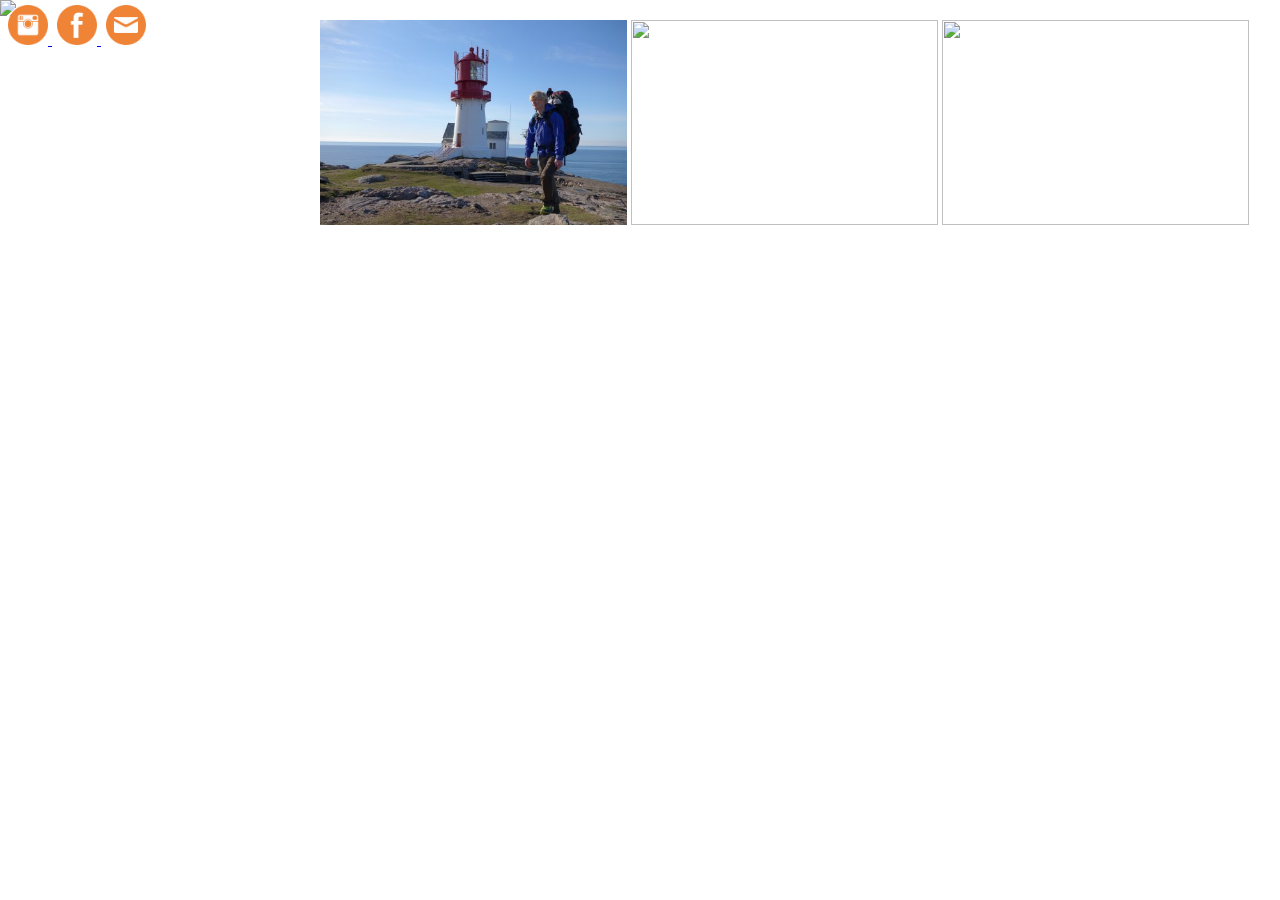
==== MSNorge/index.html @ 93362125 "pictures" ====
﻿

<!DOCTYPE html>

<html xmlns="http://www.w3.org/1999/xhtml">
<head >
    <title></title>
    <link rel="stylesheet" type="text/css" href="main.css" id="main_css">
</head>
<body>
    <form id="MSform" >
        <div id="content">
            <div id="header">
            </div>
            <div id="main">
                <div id="background">
                    <img src="img/msnorge_front.png" id="hovedbilde" />
                </div>
                <div id="menu">
                    <a href="https://instagram.com/ms_norge/">
                        <img src="img/insta_icon2.png" id="insta" class="logo" />
                    </a>
                    <a href="https://www.facebook.com/framotgangtilnordkapp" id="fb">
                        <img src="img/fb_icon2_circle.png" id="fb" class="logo" />
                    </a>
                    <a href="mailto:steinar@msnorge.no">
                        <img src="img/contact_icon2.png" id="contact" class="logo" />
                    </a>
                </div>
            </div>
            <div id="block_items">
                <div class="block">
                    <video src="media/skiing.mp4" autoplay="autoplay" loop="loop" id="video" />
                </div>
                <div class="block" >
                    <img src="img/lindesnes_small.JPG" id="foredrag" />
                </div>
                <div class="block">
                    <img src="img/motivate.JPG" id="motivate" />

                </div>
                <div class="block">
                    <img src="img/nature.JPG" id="nature" />

                </div>
            </div>

        </div>
    </form>
</body>
</html>
---- MSNorge/main.css ----
﻿body {
    overflow:scroll;
    margin-top: 0px;
    margin-right: 0px;
    margin-bottom: 0px;
    margin-left: 0px;
    background-color: white;
}

#content{
    position: relative;
    top: 0;
    left: 0;
    height: 100%;
    width: 100%;
}



#main{
    position: relative;
    top: 0;
    left: 0;
    height: auto;
    width: auto;
}

#background{
    position: relative; 
    top: 0; 
    left: 0; 
    height: auto;
    width: 100%;
}

#menu{
    position: absolute;
    top: 3px; 
    left: 3px; 
    height: 54px;
    width: 180px;
    z-index: 10;
   
    border-radius: 27px;
}

#hovedbilde{
    width: 100%;
    height: auto;
    background: url(img\msnorge_front1920.png)

}

.logo{
    width: 40px;
    height: 40px;
    margin-left: 5px;
    margin-top: 2px;
}
#insta{
    
    background:transparent url(img\insta_icon2.png) center top no-repeat;
}

#fb{
    width: 40px;
    height: 40px;
    
    background:transparent url(img\fb_icon2.png) center top no-repeat;
}

#fb:hover{
    
    background-image: url(img\fb_hover.png);
}

#block_items{
    width: 99%;
    height: 332px;
    z-index: 12;
    margin-left: auto;
    margin-right: auto;
}

.block{
    float: left;
    width: 24vw;
    height: 16vw;
    margin-left: 2px;
    margin-right: 2px;
    margin-bottom: 2px;
    
}

#video{
    width:inherit;
    height:inherit;
}

#foredrag{
    
    width:inherit;
    height:inherit;
}

#motivate{
    width:inherit;
    height:inherit;
}

#nature{
    width:inherit;
    height:inherit;
}
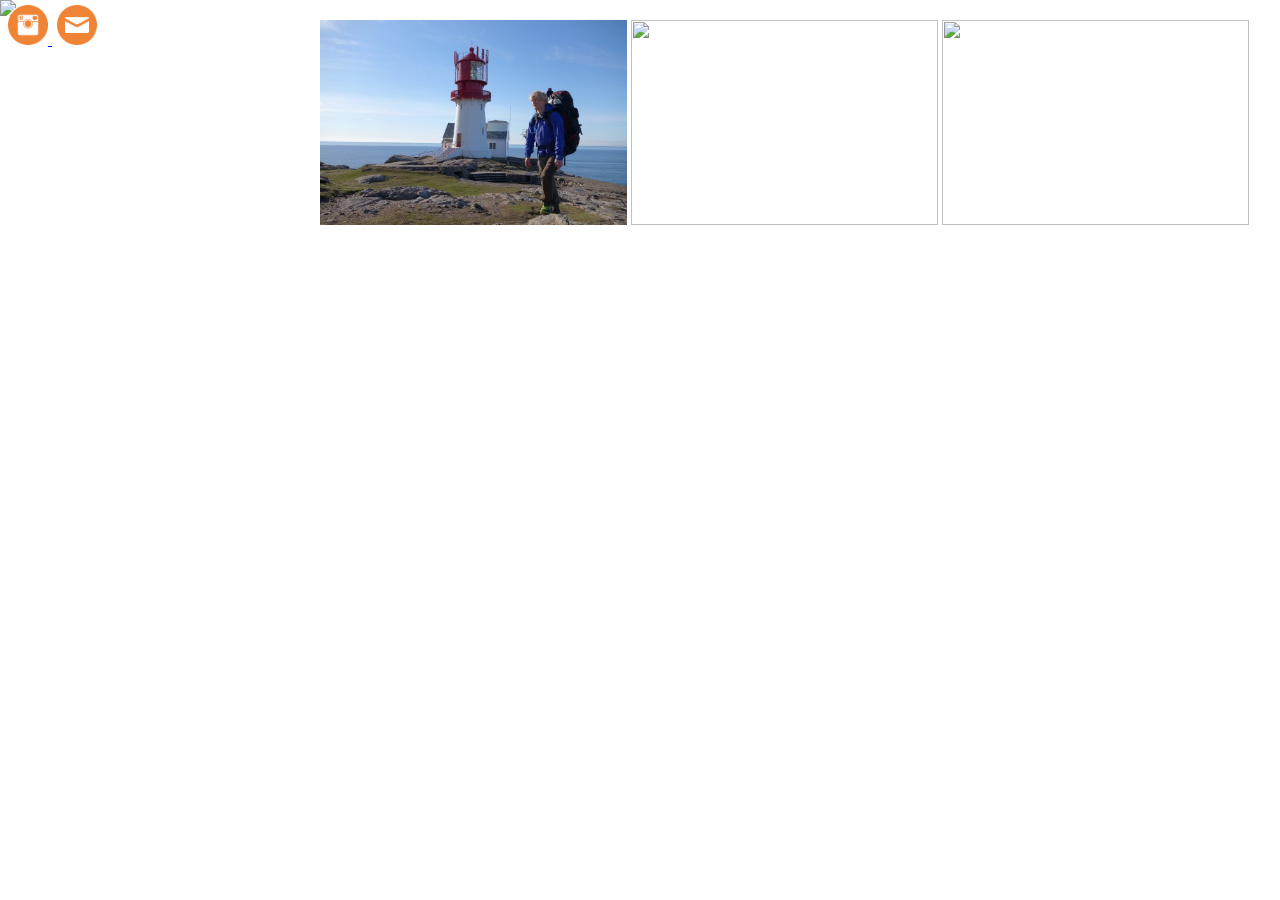
==== commit 43573114: "test_icon" ====
--- a/MSNorge/index.html
+++ b/MSNorge/index.html
@@ -17,13 +17,13 @@
                     <img src="img/msnorge_front.png" id="hovedbilde" />
                 </div>
                 <div id="menu">
-                    <a href="https://instagram.com/ms_norge/">
+                    <a href="https://instagram.com/ms_norge/" target="_blank">
                         <img src="img/insta_icon2.png" id="insta" class="logo" />
                     </a>
-                    <a href="https://www.facebook.com/framotgangtilnordkapp" id="fb">
-                        <img src="img/fb_icon2_circle.png" id="fb" class="logo" />
+                    <a href="https://www.facebook.com/framotgangtilnordkapp" id="fb" target="_blank">
+                        
                     </a>
-                    <a href="mailto:steinar@msnorge.no">
+                    <a href="mailto:steinar@msnorge.no" target="_blank">
                         <img src="img/contact_icon2.png" id="contact" class="logo" />
                     </a>
                 </div>
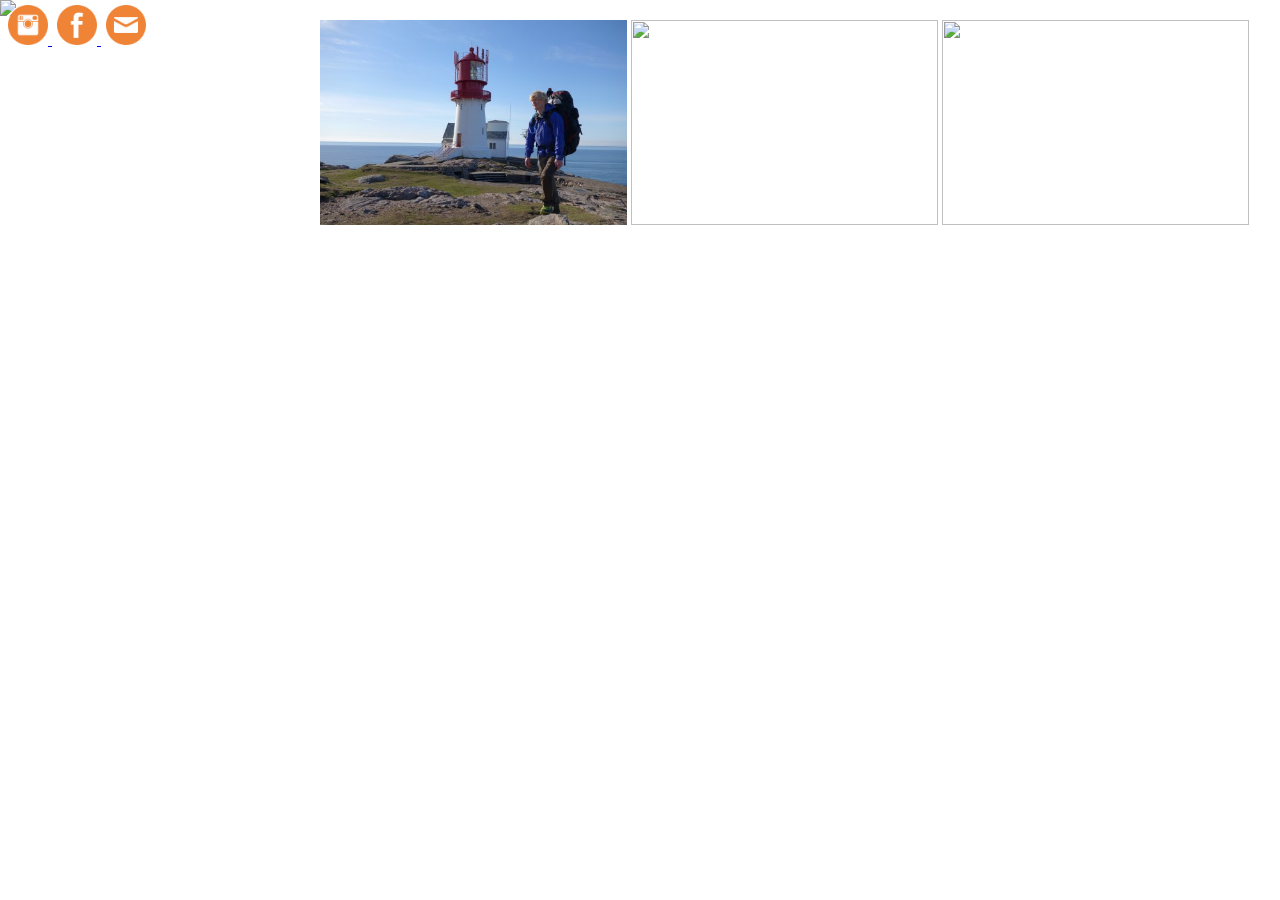
==== commit fbf5df81: "back to normal" ====
--- a/MSNorge/index.html
+++ b/MSNorge/index.html
@@ -21,7 +21,7 @@
                         <img src="img/insta_icon2.png" id="insta" class="logo" />
                     </a>
                     <a href="https://www.facebook.com/framotgangtilnordkapp" id="fb" target="_blank">
-                        
+                        <img src="img/fb_icon2_circle.png" id="fb" class="logo" />
                     </a>
                     <a href="mailto:steinar@msnorge.no" target="_blank">
                         <img src="img/contact_icon2.png" id="contact" class="logo" />
--- a/MSNorge/main.css
+++ b/MSNorge/main.css
@@ -57,10 +57,7 @@
     margin-left: 5px;
     margin-top: 2px;
 }
-#insta{
-    
-    background:transparent url(img\insta_icon2.png) center top no-repeat;
-}
+
 
 #fb{
     width: 40px;
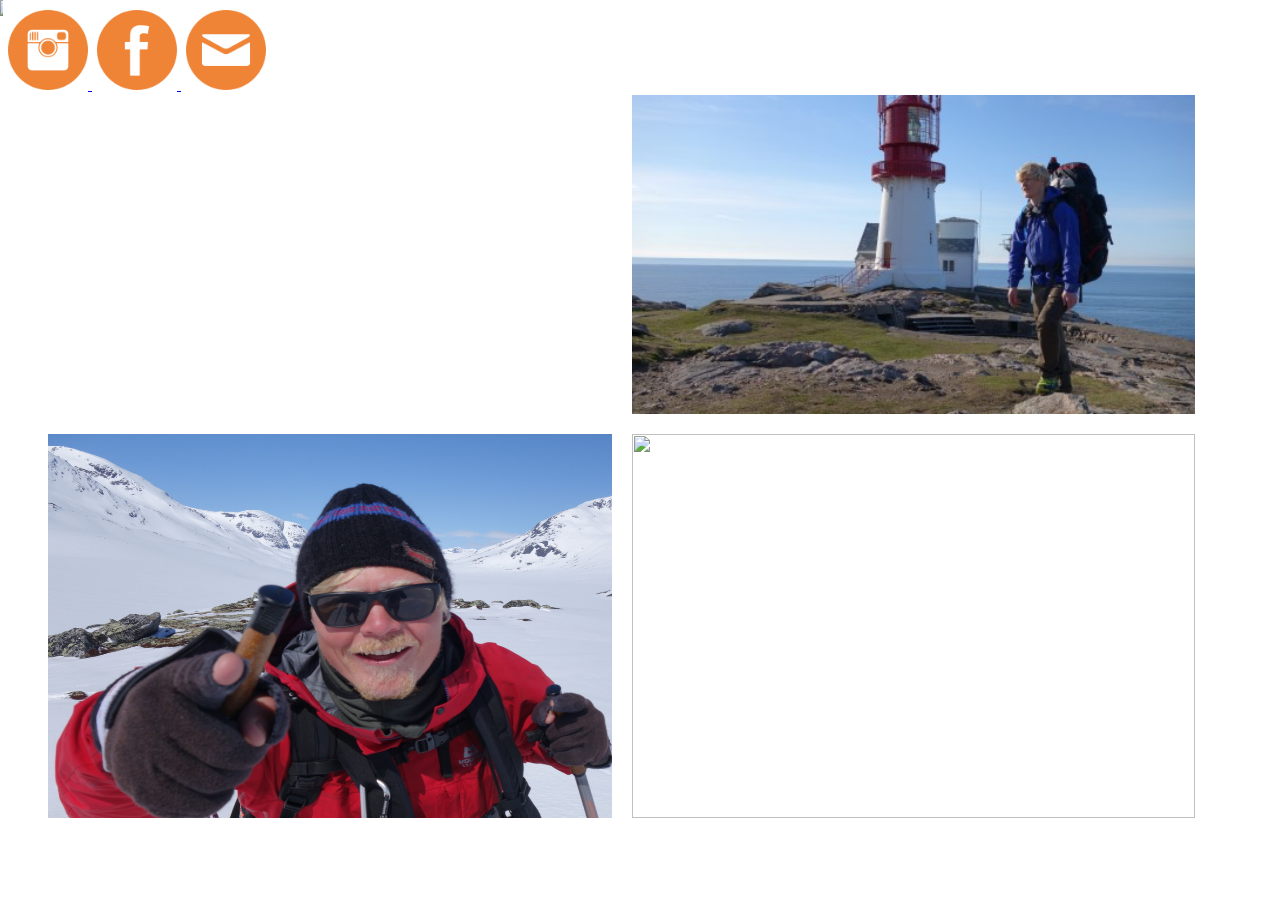
==== commit 1e9fe891: "update" ====
--- a/MSNorge/index.html
+++ b/MSNorge/index.html
@@ -17,13 +17,13 @@
                     <img src="img/msnorge_front.png" id="hovedbilde" />
                 </div>
                 <div id="menu">
-                    <a href="https://instagram.com/ms_norge/" target="_blank">
+                    <a href="https://instagram.com/ms_norge/" target="_top">
                         <img src="img/insta_icon2.png" id="insta" class="logo" />
                     </a>
-                    <a href="https://www.facebook.com/framotgangtilnordkapp" id="fb" target="_blank">
+                    <a href="https://www.facebook.com/framotgangtilnordkapp" id="fb" target="_top">
                         <img src="img/fb_icon2_circle.png" id="fb" class="logo" />
                     </a>
-                    <a href="mailto:steinar@msnorge.no" target="_blank">
+                    <a href="mailto:steinar@msnorge.no" target="_top">
                         <img src="img/contact_icon2.png" id="contact" class="logo" />
                     </a>
                 </div>
@@ -36,7 +36,7 @@
                     <img src="img/lindesnes_small.JPG" id="foredrag" />
                 </div>
                 <div class="block">
-                    <img src="img/motivate.JPG" id="motivate" />
+                    <img src="img/motivate2.JPG" id="motivate" />
 
                 </div>
                 <div class="block">
--- a/MSNorge/main.css
+++ b/MSNorge/main.css
@@ -34,14 +34,25 @@
 }
 
 #menu{
-    position: absolute;
-    top: 3px; 
+    position: fixed;
+    top: 0px; 
     left: 3px; 
-    height: 54px;
-    width: 180px;
+    height: 100px;
+    width: 100%;
     z-index: 10;
-   
-    border-radius: 27px;
+    
+    
+
+}
+
+#header{
+    position: fixed;
+    top: 0px; 
+    left: 3px; 
+    height: 95px;
+    width: 100%;
+    z-index: 10;
+    background-color: #fff;
 }
 
 #hovedbilde{
@@ -52,27 +63,27 @@
 }
 
 .logo{
-    width: 40px;
-    height: 40px;
+    width: 80px;
+    height: 80px;
     margin-left: 5px;
-    margin-top: 2px;
+    margin-top: 10px;
 }
 
 
 #fb{
-    width: 40px;
-    height: 40px;
+    width: 80px;
+    height: 80px;
     
     background:transparent url(img\fb_icon2.png) center top no-repeat;
 }
 
 #fb:hover{
     
-    background-image: url(img\fb_hover.png);
+    
 }
 
 #block_items{
-    width: 99%;
+    width: 94%;
     height: 332px;
     z-index: 12;
     margin-left: auto;
@@ -81,15 +92,16 @@
 
 .block{
     float: left;
-    width: 24vw;
-    height: 16vw;
-    margin-left: 2px;
-    margin-right: 2px;
-    margin-bottom: 2px;
+    width: 44vw;
+    height: 30vw;
+    margin-top: 10px;
+    margin-left: 10px;
+    margin-right: 10px;
+    margin-bottom: 10px;
     
 }
 
-#video{
+#blogg{
     width:inherit;
     height:inherit;
 }
@@ -109,4 +121,7 @@
     width:inherit;
     height:inherit;
 }
+a{
+    font-style: normal;
+}
 
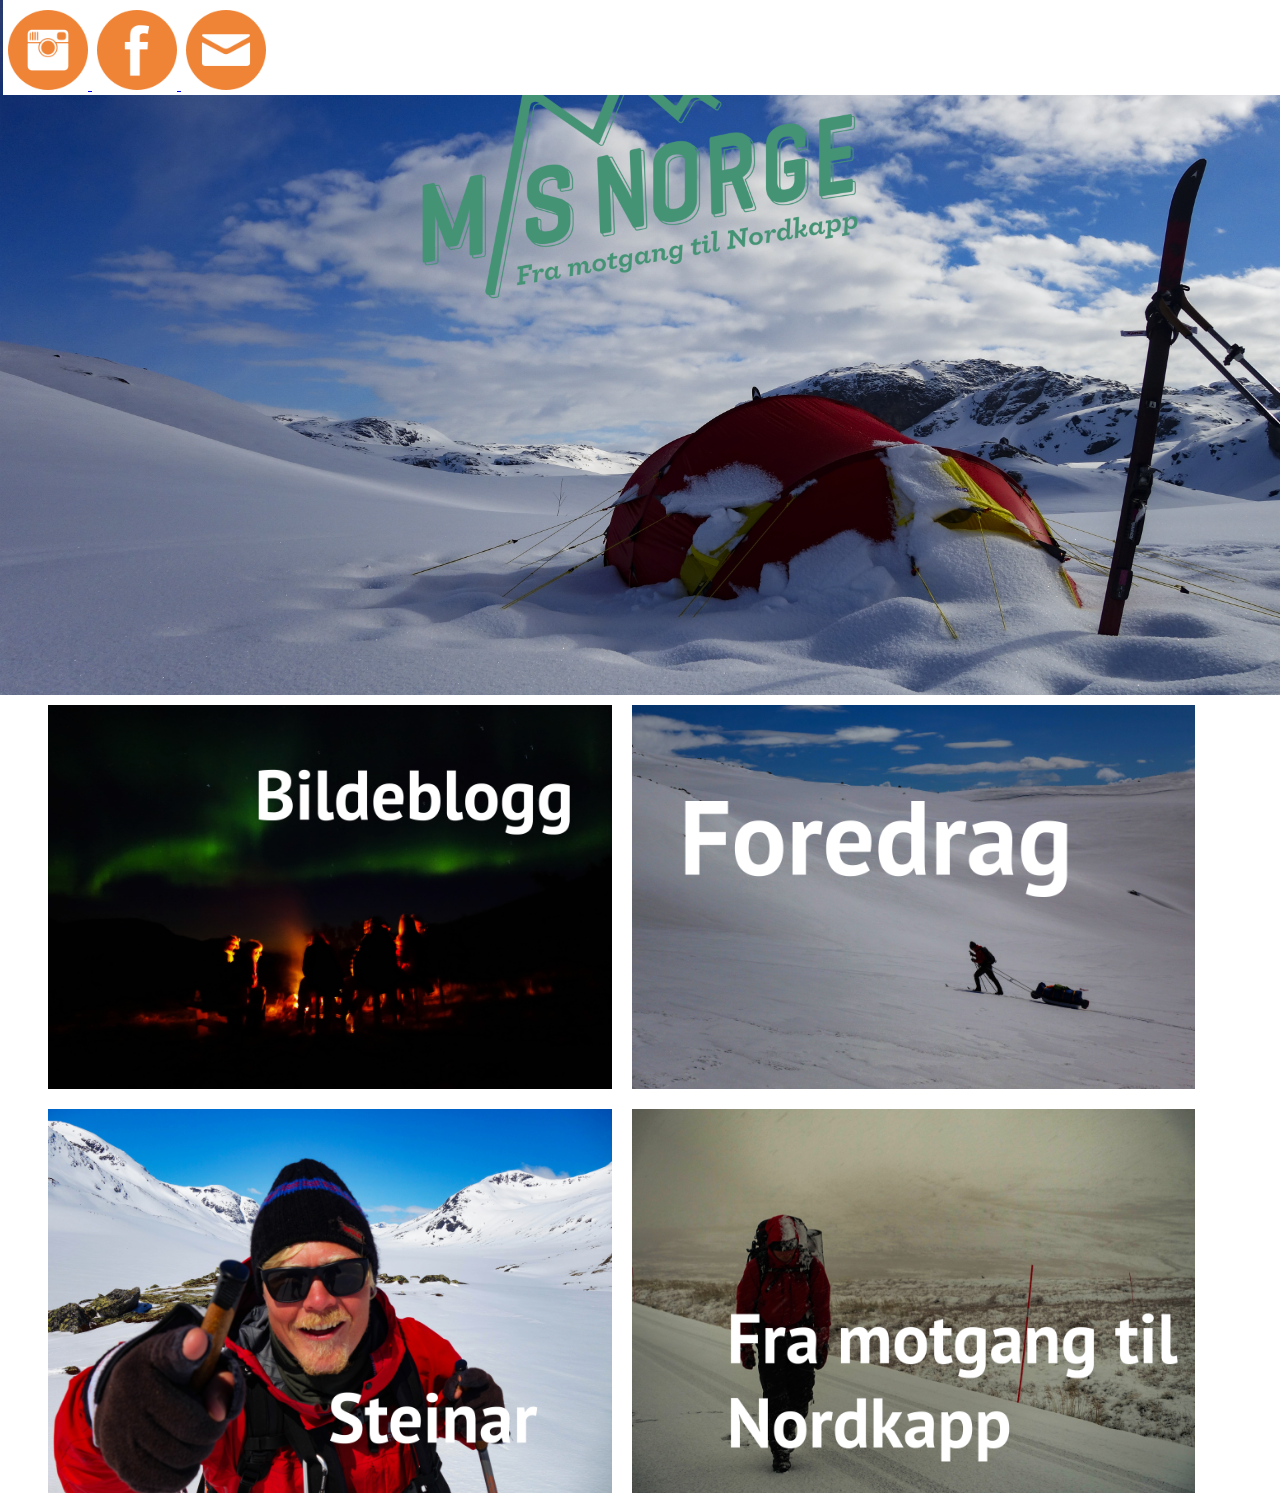
==== commit ebf5fd4f: "update3" ====
--- a/MSNorge/index.html
+++ b/MSNorge/index.html
@@ -1,47 +1,48 @@
 ﻿
 
-<!DOCTYPE html>
-
 <html xmlns="http://www.w3.org/1999/xhtml">
-<head >
+<head runat="server">
     <title></title>
     <link rel="stylesheet" type="text/css" href="main.css" id="main_css">
 </head>
 <body>
-    <form id="MSform" >
+    <form id="MSform" runat="server">
         <div id="content">
             <div id="header">
+
             </div>
             <div id="main">
                 <div id="background">
-                    <img src="img/msnorge_front.png" id="hovedbilde" />
+                    <img src="img/msnorge_front1920.png" id="hovedbilde" />
                 </div>
                 <div id="menu">
-                    <a href="https://instagram.com/ms_norge/" target="_top">
+                    <a href="https://instagram.com/ms_norge/">
                         <img src="img/insta_icon2.png" id="insta" class="logo" />
                     </a>
-                    <a href="https://www.facebook.com/framotgangtilnordkapp" id="fb" target="_top">
+                    <a href="https://www.facebook.com/framotgangtilnordkapp" id="fb">
                         <img src="img/fb_icon2_circle.png" id="fb" class="logo" />
                     </a>
-                    <a href="mailto:steinar@msnorge.no" target="_top">
+                    <a href="mailto:steinar@msnorge.no">
                         <img src="img/contact_icon2.png" id="contact" class="logo" />
                     </a>
                 </div>
             </div>
             <div id="block_items">
                 <div class="block">
-                    <video src="media/skiing.mp4" autoplay="autoplay" loop="loop" id="video" />
-                </div>
-                <div class="block" >
-                    <img src="img/lindesnes_small.JPG" id="foredrag" />
+
+                    <img src="img/Bildeblogg_umarkert.jpg" id="blogg" />
                 </div>
                 <div class="block">
-                    <img src="img/motivate2.JPG" id="motivate" />
+                    <img src="img/Foredrag_umarkert.jpg" id="foredrag" />
 
                 </div>
                 <div class="block">
-                    <img src="img/nature.JPG" id="nature" />
+                    <img src="img/Steinar_umarkert.jpg" id="motivate" />
 
+                </div>
+                <div class="block">
+
+                    <img src="img/Fra_motgang_til_Nordkapp_umarkert.jpg" id="nature" />
                 </div>
             </div>
 
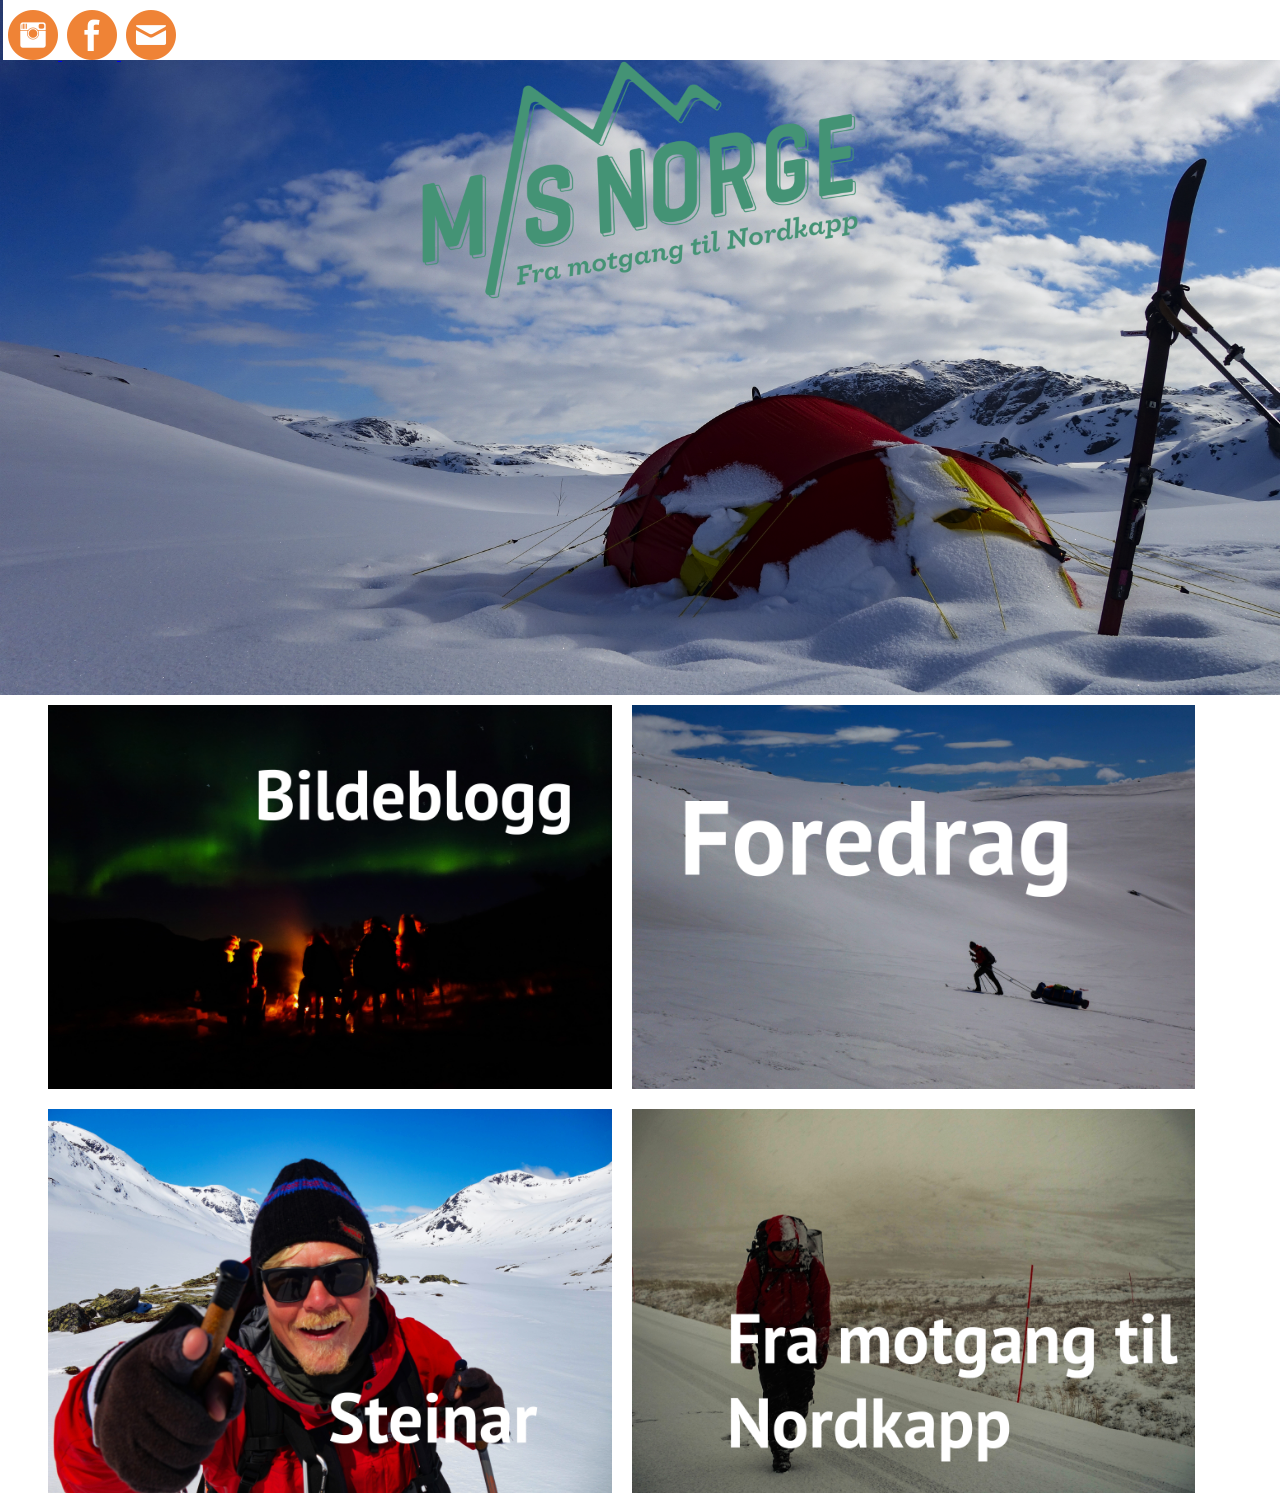
==== commit eb177f5a: "alot of updates" ====
--- a/MSNorge/index.html
+++ b/MSNorge/index.html
@@ -28,22 +28,31 @@
                 </div>
             </div>
             <div id="block_items">
-                <div class="block">
+                <a href="Bildeblogg.aspx">
+                    <div class="block">
 
-                    <img src="img/Bildeblogg_umarkert.jpg" id="blogg" />
-                </div>
-                <div class="block">
-                    <img src="img/Foredrag_umarkert.jpg" id="foredrag" />
+                        <img src="img/Bildeblogg_umarkert.jpg" id="blogg" />
+                    </div>
+                </a>
+                <a href="Foredrag.aspx">
+                    <div class="block">
+                        <img src="img/Foredrag_umarkert.jpg" id="foredrag" />
 
-                </div>
-                <div class="block">
-                    <img src="img/Steinar_umarkert.jpg" id="motivate" />
+                    </div>
+                </a>
+                <a href="Steinar.aspx">
+                    <div class="block">
 
-                </div>
-                <div class="block">
+                        <img src="img/Steinar_umarkert.jpg" id="motivate" />
 
-                    <img src="img/Fra_motgang_til_Nordkapp_umarkert.jpg" id="nature" />
-                </div>
+                    </div>
+                    </a>
+                <a href="Nordkapp.aspx">
+                    <div class="block">
+
+                        <img src="img/Fra_motgang_til_Nordkapp_umarkert.jpg" id="nature" />
+                    </div>
+                </a>
             </div>
 
         </div>
--- a/MSNorge/main.css
+++ b/MSNorge/main.css
@@ -33,6 +33,14 @@
     width: 100%;
 }
 
+#undersidebilde{
+    position: relative; 
+    top: 0; 
+    left: 0; 
+    height: auto;
+    width: 100%;
+}
+
 #menu{
     position: fixed;
     top: 0px; 
@@ -49,7 +57,7 @@
     position: fixed;
     top: 0px; 
     left: 3px; 
-    height: 95px;
+    height: 60px;
     width: 100%;
     z-index: 10;
     background-color: #fff;
@@ -63,16 +71,16 @@
 }
 
 .logo{
-    width: 80px;
-    height: 80px;
+    width: 50px;
+    height: 50px;
     margin-left: 5px;
     margin-top: 10px;
 }
 
 
 #fb{
-    width: 80px;
-    height: 80px;
+    width: 50px;
+    height: 50px;
     
     background:transparent url(img\fb_icon2.png) center top no-repeat;
 }
@@ -111,6 +119,11 @@
     width:inherit;
     height:inherit;
 }
+#fordrag.hover{
+    width:inherit;
+    height:inherit;
+    background: url('img/Foredrag_markert.jpg') center top no-repeat;
+}
 
 #motivate{
     width:inherit;
@@ -121,6 +134,20 @@
     width:inherit;
     height:inherit;
 }
+#undersidetekst{
+    position: fixed;
+    top: 200px; 
+    left: 0px; 
+    height: 95px;
+    z-index: 13;
+    width: 100%;
+    align-content: center;
+    text-align: center;
+    font-size: 2vw;
+    color: #ef8336;
+    font-weight: bold;
+}
+
 a{
     font-style: normal;
 }
